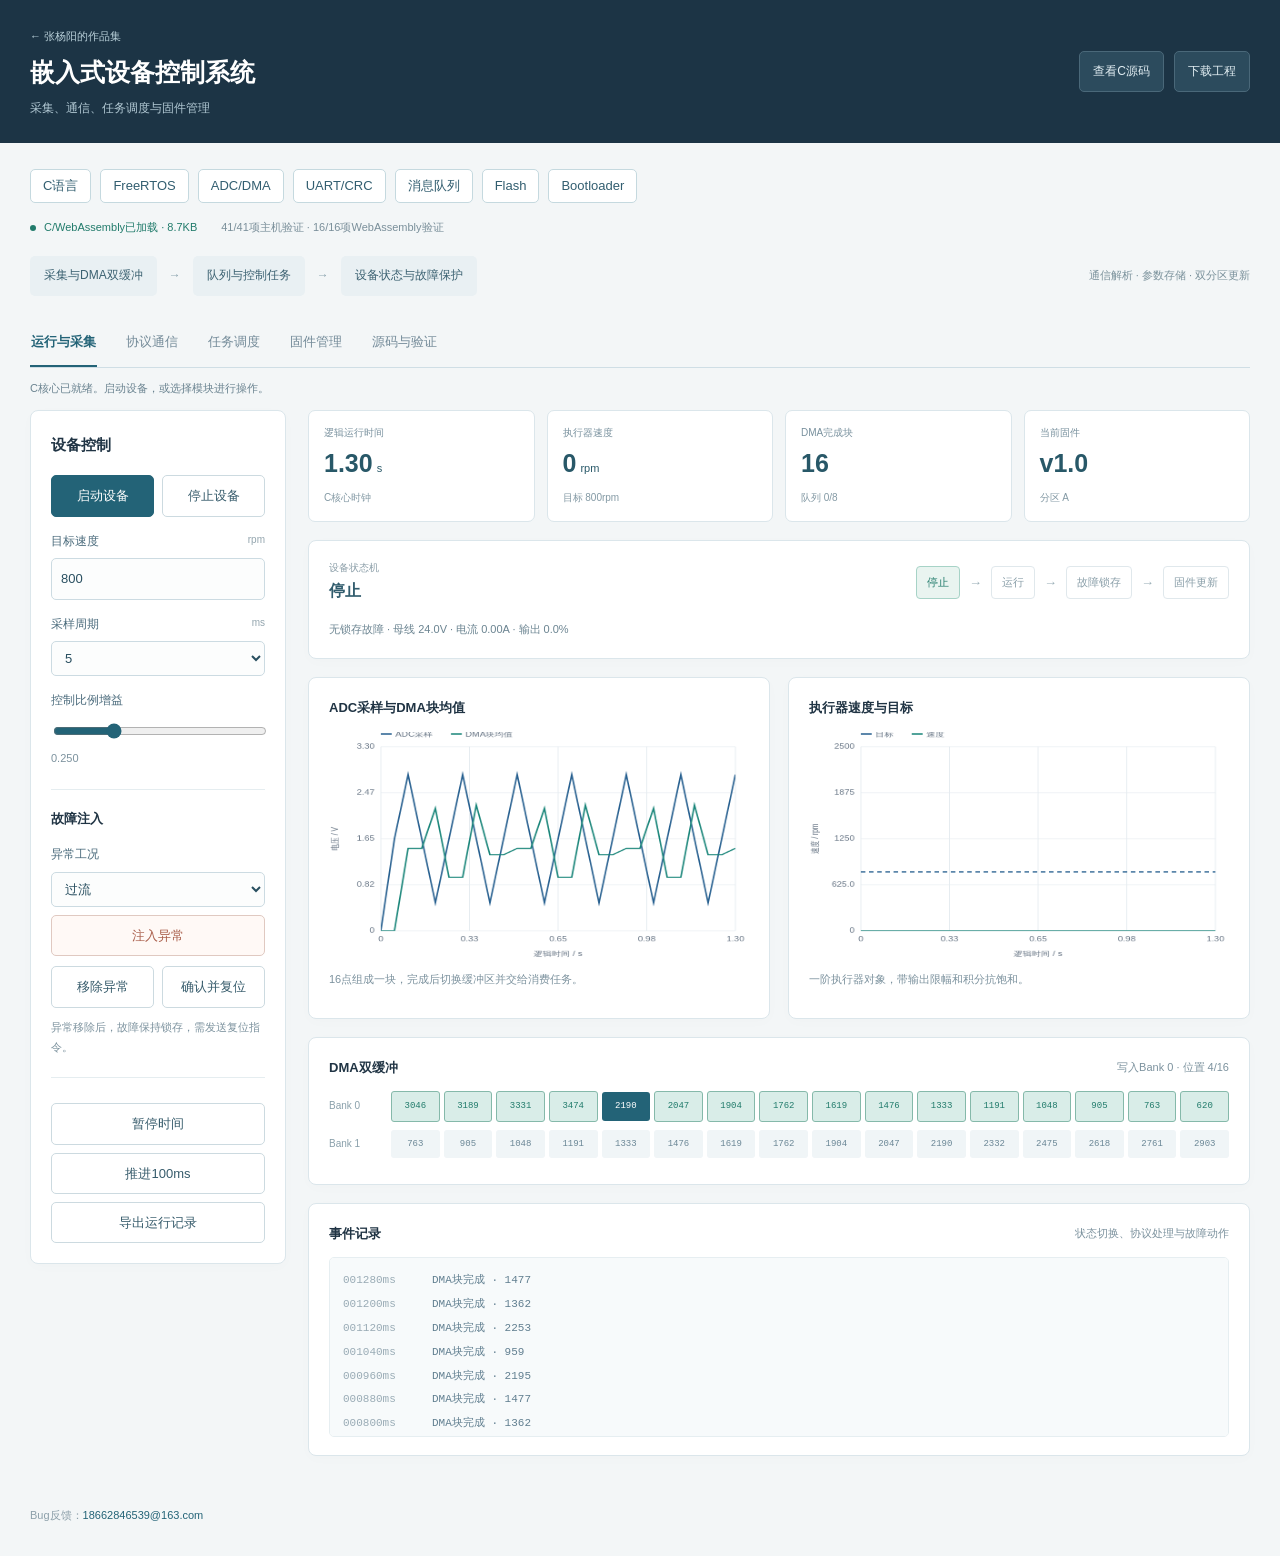
==== projects/embedded/index.html @ 8beb9b8b "Add embedded device control project with C and FreeRTOS verification" ====
<!doctype html>
<html lang="zh-CN">
<head>
  <meta charset="utf-8"><meta name="viewport" content="width=device-width,initial-scale=1">
  <title>嵌入式设备控制系统 · 张杨阳</title>
  <meta name="description" content="C固件核心、FreeRTOS任务工程、ADC/DMA采集、UART协议、故障保护、Flash参数存储与Bootloader双分区更新。">
  <link rel="icon" href="../../assets/favicon.svg"><link rel="stylesheet" href="../../assets/portfolio-theme.css?v=20261012b">
  <link rel="stylesheet" href="style.css?v=20261012a">
</head>
<body>
<header class="top"><div class="top-inner"><div><a href="../../index.html">← 张杨阳的作品集</a><h1>嵌入式设备控制系统</h1><p>采集、通信、任务调度与固件管理</p></div><div class="top-actions"><button id="open-source">查看C源码</button><a class="button-link" href="embedded-device-source.zip" download>下载工程</a></div></div></header>
<main>
  <section class="project-overview" aria-label="项目技术栈">
    <div class="tech-stack"><span>C语言</span><span>FreeRTOS</span><span>ADC/DMA</span><span>UART/CRC</span><span>消息队列</span><span>Flash</span><span>Bootloader</span></div>
    <div class="execution"><span id="backend-status" class="execution-state">正在加载C核心…</span><span id="validation-badge">正在加载验证记录…</span></div>
    <div class="architecture"><span>采集与DMA双缓冲</span><b>→</b><span>队列与控制任务</span><b>→</b><span>设备状态与故障保护</span><span class="architecture-side">通信解析 · 参数存储 · 双分区更新</span></div>
  </section>
  <nav class="tabs" aria-label="系统模块">
    <button data-tab="runtime" aria-selected="true">运行与采集</button><button data-tab="protocol">协议通信</button><button data-tab="tasks">任务调度</button><button data-tab="firmware">固件管理</button><button data-tab="source">源码与验证</button>
  </nav>
  <div id="status" class="status" role="status" aria-live="polite">C核心加载后可发送指令。</div>
  <section class="panel" id="runtime-panel">
    <div class="workspace"><aside class="card inspector"><h2>设备控制</h2>
      <div class="button-pair"><button id="start" class="primary">启动设备</button><button id="stop">停止设备</button></div>
      <label for="target">目标速度<span>rpm</span></label><input id="target" type="number" min="0" max="2400" step="100" value="800">
      <label for="sample">采样周期<span>ms</span></label><select id="sample"><option value="1">1</option><option value="2">2</option><option value="5" selected>5</option><option value="10">10</option><option value="20">20</option></select>
      <label for="gain">控制比例增益</label><input id="gain" type="range" min="50" max="800" step="25" value="250"><div class="small" id="gain-value">0.250</div>
      <div class="inspector-section"><h3>故障注入</h3><label for="fault">异常工况</label><select id="fault"><option value="1">过流</option><option value="2">母线欠压</option><option value="4">编码器失联</option><option value="8">控制任务停止喂狗</option></select><button id="inject" class="danger">注入异常</button><div class="button-pair"><button id="remove-fault">移除异常</button><button id="ack-fault">确认并复位</button></div><p class="small">异常移除后，故障保持锁存，需发送复位指令。</p></div>
      <div class="inspector-section"><button id="pause">暂停时间</button><button id="advance">推进100ms</button><button id="export">导出运行记录</button></div>
    </aside><div class="results"><div class="metrics" id="metrics"></div>
      <div class="card state-card"><div><span class="eyebrow">设备状态机</span><strong id="mode-label">等待初始化</strong></div><div class="state-path"><span data-mode="0">停止</span><i>→</i><span data-mode="1">运行</span><i>→</i><span data-mode="2">故障锁存</span><i>→</i><span data-mode="3">固件更新</span></div><p id="fault-label">等待输入</p></div>
      <div class="chart-grid"><article class="card"><h3>ADC采样与DMA块均值</h3><canvas id="adc-chart" aria-label="ADC采集波形"></canvas><p class="small">16点组成一块，完成后切换缓冲区并交给消费任务。</p></article><article class="card"><h3>执行器速度与目标</h3><canvas id="speed-chart" aria-label="执行器速度"></canvas><p class="small">一阶执行器对象，带输出限幅和积分抗饱和。</p></article></div>
      <article class="card"><div class="card-title"><h3>DMA双缓冲</h3><span id="dma-label" class="small"></span></div><div id="dma-banks"></div></article>
      <article class="card"><div class="card-title"><h3>事件记录</h3><span class="small">状态切换、协议处理与故障动作</span></div><div class="event-log" id="events"></div></article>
    </div></div>
  </section>
  <section class="panel" id="protocol-panel" hidden>
    <div class="section-heading"><h2>UART指令协议</h2><p>字节流进入64字节环形缓冲区，经长度检查和CRC16校验后执行命令，并生成应答帧。</p></div>
    <div class="protocol-grid"><article class="card"><h3>指令组装</h3><label for="command">命令</label><select id="command"><option value="2">设置目标速度 · 0x02</option><option value="3">设置采样周期 · 0x03</option><option value="1">启停设备 · 0x01</option><option value="16">保存参数 · 0x10</option><option value="17">故障复位 · 0x11</option></select><label for="command-value">数值</label><input id="command-value" type="number" value="1200" min="0" max="65535"><button id="make-frame">生成指令帧</button><label for="hex-frame">十六进制字节流</label><textarea id="hex-frame" rows="3" spellcheck="false" aria-label="十六进制指令帧"></textarea><div class="button-pair"><button id="send-frame" class="primary">发送整帧</button><button id="split-frame">分两段发送</button></div><div class="button-pair"><button id="corrupt-frame">破坏CRC后发送</button><button id="overflow-frame">注入接收溢出</button></div></article>
    <div><article class="card"><h3>帧结构</h3><div class="frame-schema"><span>AA 55<small>帧头</small></span><span>SEQ<small>序号</small></span><span>CMD<small>命令</small></span><span>LEN<small>载荷长度</small></span><span>DATA<small>小端载荷</small></span><span>CRC16<small>低字节在前</small></span></div><p class="small">CRC16/MODBUS：初值0xFFFF，多项式0xA001；覆盖帧头到载荷。</p></article><article class="card"><h3>解析与应答</h3><div id="protocol-metrics" class="compact-metrics"></div><pre id="reply">尚未接收指令</pre><p id="reply-status" class="small"></p></article><article class="card"><h3>处理记录</h3><div id="protocol-events" class="event-log"></div></article></div></div>
  </section>
  <section class="panel" id="tasks-panel" hidden>
    <div class="section-heading"><h2>周期任务与数据交互</h2><p>采集、控制、通信和健康监测分别调度，采集与消费通过有界队列交互。</p></div>
    <div class="chart-grid"><article class="card"><h3>任务运行记录</h3><canvas id="task-chart" aria-label="周期任务时间线"></canvas><p class="small">横轴为C核心的逻辑时间，标记来自实际任务调用记录。</p></article><article class="card"><h3>周期与运行次数</h3><div id="task-table"></div><div class="button-pair"><button id="queue-overflow">注入采集队列溢出</button><button id="watchdog-test">停止控制任务</button></div><p id="queue-label" class="small"></p></article></div>
    <article class="card"><h3>FreeRTOS任务工程</h3><p>使用官方内核V11.2.0，创建采集、控制、通信和健康任务；使用消息队列传递样本，互斥锁保护共享核心。下方记录来自Windows主机端口运行。</p><pre id="rtos-results">正在读取验证记录…</pre><p class="small">浏览器任务视图使用确定性调度；FreeRTOS内核任务由独立C工程执行。主机端口用于逻辑验证，时间不作为板端实时性能指标。</p></article>
  </section>
  <section class="panel" id="firmware-panel" hidden>
    <div class="section-heading"><h2>Flash参数与双分区更新</h2><p>参数记录和镜像分别校验。新镜像写入非活动分区，试启动通过健康检查后确认；中断写入或未确认启动保留已确认版本。</p></div>
    <div class="protocol-grid"><article class="card"><h3>参数记录</h3><div id="nv-summary"></div><button id="save-params" class="primary">保存当前参数</button><button id="power-cycle">模拟重新上电</button><button id="corrupt-nv">破坏参数校验后上电</button><p class="small">浏览器本地保存存储镜像，刷新后保留已保存参数和已确认固件。</p></article><div><article class="card"><h3>双分区Bootloader</h3><div id="flash-slots" class="flash-slots"></div><div class="upgrade-state"><strong id="upgrade-label">等待镜像</strong><span id="upgrade-percent">0%</span></div><progress id="upgrade-progress" max="1000" value="0"></progress><div class="button-pair"><button id="upgrade" class="primary">写入v1.1示例镜像</button><button id="bad-upgrade">写入损坏镜像</button></div><div class="button-pair"><button id="interrupt-upgrade">写入期间模拟掉电</button><button id="reboot-upgrade">重启并校验新版本</button></div><button id="reset-storage">恢复出厂存储</button><p class="small">Flash为C实现的双分区模型；示例镜像为8KB测试载荷，用于检查校验、分区切换与回退流程。</p></article><article class="card"><h3>存储与升级事件</h3><div class="event-log" id="firmware-events"></div></article></div></div>
  </section>
  <section class="panel" id="source-panel" hidden>
    <div class="section-heading"><h2>C工程与验证记录</h2><p>浏览器使用device.c编译的WebAssembly模块。相同C核心同时接受本机GCC测试和WebAssembly数值一致性检查。</p></div>
    <div class="source-links"><a href="embedded-device-source.zip" download>下载C工程</a><a href="README.md" target="_blank">查看项目说明</a><a href="validation.json" target="_blank">查看验证数据</a><button id="self-test" class="primary">运行浏览器自检</button></div>
    <div id="live-test-status" class="status">自检在独立实例中执行，保留当前设备状态。</div><div class="card" id="live-tests" hidden></div>
    <article class="card"><div class="card-title"><h3>源码</h3><select id="source-file" aria-label="源码文件"><option value="device.c">device.c · 控制与协议核心</option><option value="device.h">device.h · 接口与状态定义</option><option value="freertos_app.c">freertos_app.c · 任务工程</option><option value="FreeRTOSConfig.h">FreeRTOSConfig.h · 内核配置</option><option value="tests.c">tests.c · 核心测试</option></select></div><pre id="source-code" class="source-code">正在加载…</pre></article>
    <details class="card"><summary>主机测试记录</summary><div id="test-table"></div></details>
    <details class="card"><summary>执行方式与接口范围</summary><p>C核心负责协议解析、缓冲、状态机、保护、存储及升级校验。ADC与执行器输入为逻辑仿真，DMA展示对应双缓冲流程；网页不连接真实MCU。设备接口分离，可在接入板级外设后复用应用逻辑。</p><p>代码与测试提供软件验证记录；FreeRTOS主机端口和浏览器逻辑时间都不替代板端中断与实时性测量。</p></details>
  </section>
</main>
<footer>Bug反馈：<a href="mailto:18662846539@163.com">18662846539@163.com</a></footer>
<script src="../engineering/charts.js"></script><script src="app.js?v=20261012a"></script>
</body></html>
---- assets/portfolio-theme.css ----
/* Shared presentation layer. Computational models and canvas sizing are unchanged. */
:root{--ink:#203444;--muted:#6d7e8b;--line:#dfe7eb;--blue:#236377;--green:#198579;--red:#bd6957;--bg:#f3f6f7;--panel:#fff;--shadow:0 3px 18px #193a4e08;--ui-font:Inter,"Segoe UI","PingFang SC","Microsoft YaHei",sans-serif}
body{font-family:var(--ui-font);color:var(--ink);-webkit-font-smoothing:antialiased}button,input,select,textarea{font-family:var(--ui-font);font-variant-numeric:tabular-nums}button,a,input,select,summary{ -webkit-tap-highlight-color:transparent}button{font-weight:500;transition:background .15s,border-color .15s}button:disabled{cursor:wait}a,button,input,select,summary{outline-offset:3px}input[type=checkbox],input[type=range]{accent-color:#236377}summary{cursor:pointer}::selection{background:#cae7e9}

/* Portfolio index */
.portfolio-page{background:#f3f6f7}.portfolio-page main{width:min(1180px,100%);padding:44px 36px}.portfolio-page .page-header{align-items:center;gap:32px;padding:0 0 28px;border-color:#cedadd}.portfolio-page .page-header:before{content:"";height:48px;width:4px;flex:none;background:#236377}.portfolio-page .page-header>div{flex:1}.portfolio-page h1{font-size:30px;letter-spacing:-.03em;font-weight:650}.portfolio-page .page-header p{font-size:14px;color:#647986;max-width:780px}.portfolio-page .copy-link{border-color:#236377;color:#236377;border-radius:6px;font-size:12px;padding:10px 15px}.portfolio-page .note{margin:20px 0 26px;font-size:12px}.portfolio-page .works{display:grid;grid-template-columns:1fr 1fr;gap:20px}.portfolio-page .work{background:#fff;border:1px solid #dde6e9;border-radius:9px;padding:24px 26px;display:flex;flex-direction:column;box-shadow:0 2px 10px #193a4e03}.portfolio-page .work:hover{border-color:#b7cdd3}.work-category{font-size:10px;font-weight:600;color:#236377;letter-spacing:.13em;margin:0 0 17px}.portfolio-page .work h2{font-size:19px;line-height:1.55;margin-bottom:12px;max-width:460px}.portfolio-page .work p{font-size:13px;color:#455e6c;line-height:1.8;margin-bottom:12px}.portfolio-page .work ul{font-size:12px;line-height:1.9;color:#71828d;padding-left:16px;margin-bottom:24px}.portfolio-page .open-link{border-top:1px solid #edf1f3;padding-top:15px;margin-top:auto;font-size:12px;font-weight:600}.portfolio-page footer{margin-top:16px;font-size:11px;color:#80909a}

/* Engineering chrome */
.engineering-page .top{max-width:none;background:#1c3445;color:#fff;padding:22px max(28px,calc((100vw - 1376px)/2));border-bottom:1px solid #284858}.engineering-page .top a{color:#acc6d1;font-size:11px}.engineering-page .top h1{font-size:24px;font-weight:600;letter-spacing:-.015em;margin:7px 0}.engineering-page .top p{color:#aec0cc;font-size:12px}.engineering-page .top-actions button{color:#e0ebef;border-color:#4b6473;background:#294858;font-size:12px;border-radius:6px;padding:9px 14px}.engineering-page .top-actions button:hover{background:#355969}.engineering-page .tabs{border-top:0;background:#fff;gap:28px}.engineering-page .tabs button{font-size:13px;padding:15px 0;color:#718490}.engineering-page .tabs button[aria-selected=true]{color:#236377;border-color:#236377}.engineering-page main{padding-top:9px}.engineering-page .project-heading{padding:17px 0 24px;max-width:1000px}.engineering-page .project-heading>span{font-size:10px;letter-spacing:.1em;color:#688995}.engineering-page .project-heading h2{font-size:22px;font-weight:600;letter-spacing:-.02em;margin:8px 0}.engineering-page .project-heading p{font-size:12px;line-height:1.9;color:#6c818d;max-width:930px}.engineering-page .workspace{grid-template-columns:290px minmax(0,1fr);gap:24px}.engineering-page aside{border-radius:8px;padding:18px;background:#fff;box-shadow:var(--shadow)}.engineering-page legend{font-size:12px;letter-spacing:.02em}.engineering-page .fields{gap:15px 12px}.engineering-page label{font-size:12px;line-height:1.5}.engineering-page input,.engineering-page select{height:37px;border-radius:5px;border-color:#d1dfe5;font-size:13px;color:#243e4d;background:#fcfdfd;box-shadow:0 1px 2px #193a4e02;padding:6px 9px}.engineering-page input:focus,.engineering-page select:focus{border-color:#478894;background:#fff}.engineering-page .side-note{font-size:11px;line-height:1.8;padding-top:14px;border-top:1px solid #e8edef;color:#80919b}.engineering-page .metric{border-radius:7px;padding:15px 17px;box-shadow:0 2px 8px #193a4e02}.engineering-page .metric small{font-size:11px}.engineering-page .metric strong{font-family:var(--ui-font);font-size:27px;font-weight:600;letter-spacing:-.03em;color:#254b5b;line-height:1.35}.engineering-page .metric em{font-size:10px;line-height:1.7}.engineering-page .comparison{background:#eaf3f2;border-color:#3d958c;font-size:11px;line-height:1.9;border-radius:0 5px 5px 0;padding:12px 16px}.engineering-page .chart-card{border-radius:8px;padding:19px 20px;box-shadow:0 2px 12px #193a4e02}.engineering-page .chart-card h3{font-size:13px;font-weight:600;letter-spacing:.01em}.engineering-page .chart-card p{font-size:11px;line-height:1.8;color:#7b8d98}.engineering-page .chart-heading{align-items:start;padding-bottom:10px;border-bottom:1px solid #edf1f3;margin-bottom:14px}.engineering-page .chart-heading h3{margin:0}.engineering-page .scene{border-radius:5px;border-color:#e6edef}.engineering-page .chart-heading button{border-color:#d5e1e6;background:#fcfdfd;color:#68818f;font-size:10px}.engineering-page table{font-size:11px}.engineering-page th,.engineering-page td{padding:9px 8px;border-color:#edf1f3}.engineering-page th{font-size:10px;font-weight:500;color:#728591;background:#f3f7f8}.engineering-page tbody tr:hover{background:#f8fbfc}.engineering-page .status{font-size:11px;color:#7a8e9b}.engineering-page .method-grid article{border-radius:8px;box-shadow:var(--shadow)}

/* Parameter inspector: choose one property group at a time. */
.parameter-caption{display:flex;align-items:center;justify-content:space-between;margin:0 0 12px;color:#284a5b;font-size:12px;font-weight:600}.parameter-caption span{font-size:9px;letter-spacing:.12em;color:#91a2ac;font-weight:400}.parameter-tabs{display:flex;flex-wrap:wrap;gap:0;border-bottom:1px solid #dce6e9;margin:0 0 18px;padding:0;overflow:hidden}.parameter-tabs button{flex:1;min-width:70px;border:0;border-bottom:2px solid transparent;border-radius:0;background:white;font-size:11px;line-height:1.5;color:#82949e;padding:9px 4px 10px;font-weight:400}.parameter-tabs button[aria-selected=true]{color:#236377;border-color:#236377;font-weight:600}.parameter-tabs button:hover{background:#f7fafb}.parameter-section{border:0!important;margin:0 0 16px!important;padding:0!important}.parameter-section>legend{position:absolute!important;width:1px;height:1px;overflow:hidden;clip-path:inset(50%);padding:0!important;margin:0!important}.param-name{display:flex;align-items:baseline;justify-content:space-between;gap:6px}.param-unit{color:#9aa9b2;font-size:10px;white-space:nowrap}.parameter-actions{border-top:1px solid #e7eef1;padding-top:16px;margin-top:18px}.parameter-actions .buttons,.parameter-actions .button-row{gap:8px}.parameter-actions button{font-size:12px;padding:9px 10px;border-color:#d0dfe4;border-radius:5px;background:white;color:#456677;font-weight:500}.parameter-actions button.primary,.parameter-actions button:first-child{background:#236377;color:#fff;border-color:#236377}.parameter-actions .buttons{display:grid;grid-template-columns:1fr!important}.parameter-actions .buttons>button:first-child{font-size:12px}.parameter-tools{margin-top:9px;border:0}.parameter-tools>summary{font-size:11px;color:#7d919d;padding:6px 1px}.parameter-tools .buttons{margin-top:8px;grid-template-columns:1fr 1fr!important}.parameter-tools button:first-child{background:white;color:#456677;border-color:#d0dfe4}.parameter-tools button{font-size:11px;padding:8px}.input-help{font-size:10px;line-height:1.7;color:#8698a2;margin:0 0 15px}.parameter-actions~.side-note{margin-top:0}

/* Legacy work viewers and matching demo controls. */
.viewer-page{background:#f3f6f7}.viewer-page .viewer-header{background:#1c3445;color:#b5cbd4;height:58px}.viewer-page .viewer-header>span{font-size:10px}.viewer-page .intro{padding:28px 0;gap:42px}.viewer-page .label{color:#6c909c;font-size:10px}.viewer-page h1{font-size:25px;font-weight:600;letter-spacing:-.02em}.viewer-page .intro p{font-size:12px;line-height:1.9}.viewer-page .details-line{font-size:11px;color:#78909d}.viewer-page .guide{border-color:#dce6ea;font-size:12px;line-height:1.9}.viewer-page .guide-title{color:#236377;font-size:12px}.viewer-page .demo-toolbar{background:white;border-color:#dbe5e9;font-size:11px;padding:9px 15px;border-radius:8px 8px 0 0}.viewer-page .demo-stage{border-color:#dbe5e9;box-shadow:var(--shadow);border-radius:0 0 8px 8px;overflow:hidden}.viewer-page .other-works{font-size:11px}.viewer-page .other-works a{color:#236377;border-color:#adc9d0}
.prism-demo{background:#f3f6f7;font-size:13px}.prism-demo .app{gap:16px;padding:16px;grid-template-columns:340px minmax(560px,1fr)}.prism-demo aside,.prism-demo main{border-radius:8px;border-color:#dfe8ec;box-shadow:var(--shadow)}.prism-demo aside{padding:19px}.prism-demo h1{font-size:18px;font-weight:600;color:#284a5b;line-height:1.6;margin-bottom:20px}.prism-demo .row{grid-template-columns:145px minmax(0,1fr);gap:10px;margin:11px 0;font-size:12px}.prism-demo fieldset{border-color:#dfe8ec;border-radius:6px}.prism-demo legend{font-size:12px;font-weight:600}.prism-demo input,.prism-demo select{font-size:12px;border-color:#d1dfe5;padding:7px;border-radius:5px;background:#fcfdfd}.prism-demo button{font-size:12px;font-weight:500;background:#236377}.prism-demo button.secondary{background:#eaf3f2;color:#277f77;border:1px solid #bbd9d5}.prism-demo button.tertiary{background:white;color:#456677;border:1px solid #d0dfe4}.prism-demo .plot,.prism-demo .detail-plot,.prism-demo .wide-plot{border-color:#e5ecef;border-radius:6px}.prism-demo .status{font-size:11px;line-height:1.8;border-top:1px solid #e7eef1;padding-top:12px}.prism-demo .parameter-tabs button{background:white;color:#81959f;font-size:11px}.prism-demo .parameter-tabs button[aria-selected=true]{color:#236377}.prism-demo .parameter-actions .button-row{grid-template-columns:1fr 1fr}.prism-demo #runBtn{grid-column:1/-1}
.coude-demo{background:#f3f6f7;font-size:12px;padding:20px;color:#284a5b}.coude-demo h1{font-size:21px;font-weight:600;margin-bottom:20px}.coude-demo h2{font-size:14px;font-weight:600;line-height:1.8;padding-bottom:9px;border-bottom:1px solid #edf1f3;margin-bottom:14px}.coude-demo .layout,.coude-demo .plots,.coude-demo .subgrid{gap:16px}.coude-demo .panel{padding:18px;border-radius:8px;border-color:#dfe8ec;box-shadow:var(--shadow)}.coude-demo button,.coude-demo select,.coude-demo input{border-color:#d1dfe5;border-radius:5px;padding:7px 10px;font-size:12px;color:#284a5b}.coude-demo .primary,.coude-demo .tab.active{background:#236377;border-color:#236377;color:white}.coude-demo .green{background:#eaf3f2;border-color:#bbd9d5;color:#277f77}.coude-demo .danger{background:#fff7f4;color:#aa6758;border-color:#e5cec5}.coude-demo .stat{background:#f5f8f9;border-color:#e6edf0;padding:10px;font-size:11px}.coude-demo .stat b{font-size:18px;font-weight:600;color:#254b5b;font-variant-numeric:tabular-nums}.coude-demo th{background:#f2f6f8;color:#768e9a;font-weight:500}.coude-demo td,.coude-demo th{border-color:#e5edef;padding:6px}.coude-demo .controls{gap:10px}.coude-demo canvas,.coude-demo iframe,.coude-demo .scroll{border-color:#dfe8ec}.coude-demo .small,.coude-demo .hint{font-size:11px;line-height:1.8;color:#80929c}.coude-demo .matrixInput{padding:3px;width:62px}.coude-demo .stats{grid-template-columns:repeat(4,minmax(0,1fr))}.coude-demo .controls label{flex-wrap:wrap;max-width:100%}.coude-demo .controls input{max-width:165px}
.tracking-demo #ui-panel,.tracking-demo #trackingViews{background:#fffffff5;border:1px solid #d8e3e8;box-shadow:0 6px 24px #0a1d2d24;border-radius:8px}.tracking-demo #ui-panel{padding:18px}.tracking-demo h3{color:#284a5b;border-color:#dce6ea;text-align:left;font-size:18px;font-weight:600;padding-bottom:15px}.tracking-demo .slider-group label{font-size:12px;font-weight:500;color:#708692}.tracking-demo .slider-group span,.tracking-demo .data-value{font-size:13px;font-weight:500;color:#236377}.tracking-demo .toggle-btn{background:#236377;border-radius:5px;font-size:13px;font-weight:500;padding:11px}.tracking-demo .toggle-btn.active{background:#198579}.tracking-demo .data-group p{font-size:12px;color:#708692}.tracking-demo .config-title{color:#236377;font-weight:500}.tracking-demo #shoulderDetails{border-color:#dfe8ec;background:#f6f9fa}.tracking-demo #shoulderDetails>summary{font-size:12px;font-weight:500;padding:11px}.tracking-demo #trackingViewsHeader{color:#284a5b;border-color:#dfe8ec;font-size:12px;font-weight:600;padding:11px 14px}.tracking-demo .compact-row input,.tracking-demo .compact-row select{border:1px solid #d1dfe5;border-radius:4px;padding:4px;font-size:11px;color:#284a5b}.tracking-demo .camera-view-title{font-size:11px;font-weight:500}.tracking-demo .derived-box{border-color:#71a4af;background:#eaf3f5}.tracking-demo #instructions{background:#1c3445d9;font-size:11px;color:#bfd4de;border:1px solid #365567}
[hidden]{display:none!important}
.parameter-notes{padding-top:14px;margin-top:14px;border-top:1px solid #e8edef}.parameter-notes summary{font-size:11px;color:#82959f}.engineering-page .parameter-notes .side-note{border:0;padding-top:5px}.technical-details>summary{font-size:13px;font-weight:600;color:#395b6e;list-style-position:inside}.technical-details[open]>summary{padding-bottom:16px}.technical-details[open]>*:not(summary){margin-top:8px}
.mobile-inspector>summary{display:none}@media(max-width:720px){.mobile-inspector>summary{display:list-item;font-size:12px;color:#236377;font-weight:600}.mobile-inspector[open]>summary{padding-bottom:20px}.tracking-demo #ui-panel{max-height:calc(100vh - 260px)}.tracking-demo #trackingViews{top:auto;bottom:12px}.tracking-demo .tracking-canvas{height:120px}.tracking-demo #instructions{display:none}}
.calibration-settings{margin:14px 0;padding:11px 0;border-top:1px solid #e5edef}.calibration-settings>summary{font-size:11px;color:#7a939f}.calibration-settings[open]>.controls{display:grid;grid-template-columns:1fr 1fr;gap:12px;margin-top:16px}.calibration-settings .controls label{display:flex;flex-direction:column;align-items:start;font-size:11px;gap:6px}.calibration-settings .controls input{width:100%;max-width:100%}.coude-demo .calibration-actions{display:grid;grid-template-columns:1fr 1fr;gap:8px;margin:15px 0}.coude-demo .calibration-actions #scanBtn{grid-column:1/-1}.coude-demo .calibration-actions #stopBtn{grid-row:2}.coude-demo #scanPreset{max-width:100%;width:100%}
@media(max-width:1100px){.engineering-page .workspace{grid-template-columns:264px minmax(0,1fr)}.prism-demo .app{grid-template-columns:1fr}.engineering-page .metric strong{font-size:25px}.portfolio-page .work{padding:22px}}
@media(max-width:720px){.portfolio-page main{padding:26px 20px}.portfolio-page .page-header{display:block}.portfolio-page .page-header:before{display:none}.portfolio-page h1{font-size:24px}.portfolio-page .works{grid-template-columns:1fr;gap:16px}.portfolio-page .work{padding:22px}.engineering-page .top{padding:19px 20px}.engineering-page .top h1{font-size:21px}.engineering-page .workspace{grid-template-columns:1fr}.engineering-page .tabs{gap:0 20px}.engineering-page aside{padding:18px}.engineering-page .project-heading h2{font-size:19px}.engineering-page .chart-card{padding:16px}.engineering-page .chart-heading{display:flex;flex-wrap:wrap}.engineering-page .chart-heading label{margin:0}.engineering-page .metric strong{font-size:24px}.engineering-page .chart-card p{font-size:10px}.parameter-tabs button{font-size:12px}.parameter-tools .buttons{grid-template-columns:1fr 1fr!important}.coude-demo{padding:12px}.coude-demo .panel{padding:13px}.coude-demo .stats{grid-template-columns:1fr 1fr}.coude-demo .stat.status{grid-column:1/-1}.tracking-demo #ui-panel{width:min(350px,calc(100vw - 32px));left:16px;top:16px}.tracking-demo #trackingViews{width:min(480px,calc(100vw - 32px));right:16px;top:16px}.prism-demo .app{padding:10px}.prism-demo .row{grid-template-columns:145px minmax(0,1fr)}}
@media(prefers-reduced-motion:reduce){*{transition:none!important}}
@media print{.engineering-page .top{background:white;color:#203444}.engineering-page .top p{color:#6d7e8b}.parameter-tabs,.parameter-actions{display:none}.portfolio-page .works{grid-template-columns:1fr}.portfolio-page .work{break-inside:avoid}}
---- projects/embedded/style.css ----
*{box-sizing:border-box}body{margin:0;background:#f3f6f7;color:#203444;font:13px/1.8 "Segoe UI","Microsoft YaHei",sans-serif}button,input,select,textarea{font:inherit}button,a{touch-action:manipulation}button{cursor:pointer;padding:8px 12px;border:1px solid #ccdae0;border-radius:5px;color:#365b6b;background:#fff}button:hover{background:#edf5f6;border-color:#8eafb9}button:disabled{cursor:wait;opacity:.55}button.primary,.button-link{background:#236377;color:#fff;border-color:#236377}.danger{color:#aa5f4c;border-color:#e0c9c1;background:#fff9f6}a{color:#236377;text-decoration:none}a:hover{text-decoration:underline}[hidden]{display:none!important}.top{background:#1c3445;color:#fff}.top-inner{max-width:1280px;margin:auto;padding:24px 30px;display:flex;justify-content:space-between;gap:22px;align-items:center}.top a{color:#bad1da;font-size:11px}.top h1{font-size:25px;font-weight:600;line-height:1.45;margin:7px 0}.top p{margin:0;color:#b2c9d4;font-size:12px}.top-actions{display:flex;gap:10px;align-items:center}.top-actions button,.top-actions .button-link{padding:9px 13px;background:#2c4b5d;border:1px solid #4a6879;border-radius:5px;font-size:12px;color:#e1edf2;white-space:nowrap}main{max-width:1280px;margin:auto;padding:26px 30px 20px}.project-overview{padding-bottom:22px}.tech-stack{display:flex;flex-wrap:wrap;gap:9px;margin-bottom:15px}.tech-stack span{border:1px solid #c5d9df;border-radius:5px;background:#fff;padding:4px 12px;color:#325e70;font-size:13px;font-weight:500}.execution{display:flex;gap:24px;font-size:11px;color:#7a8f9a;margin-bottom:19px}.execution-state{color:#217b6b}.execution-state:before{content:"";display:inline-block;width:6px;height:6px;border-radius:50%;background:currentColor;margin-right:8px}.architecture{display:flex;gap:12px;align-items:center;flex-wrap:wrap;font-size:12px;color:#3b6171}.architecture>span:not(.architecture-side){background:#e9f0f3;border-radius:5px;padding:9px 14px}.architecture b{font-weight:400;color:#8ca4af}.architecture-side{margin-left:auto;font-size:11px;color:#7a919b}.tabs{display:flex;gap:28px;border-bottom:1px solid #cfdee5;overflow:auto}.tabs button{border:0;border-radius:0;border-bottom:2px solid transparent;background:none;padding:12px 1px;white-space:nowrap;color:#748b99;font-size:13px}.tabs button[aria-selected=true]{border-color:#236377;color:#236377;font-weight:600}.status{font-size:11px;color:#6a8390;min-height:38px;padding:11px 0}.status.error{color:#aa5b4c}.workspace{display:grid;grid-template-columns:256px minmax(0,1fr);gap:22px}.card{background:white;border:1px solid #dbe6eb;border-radius:8px;padding:18px 20px;margin-bottom:18px;box-shadow:0 3px 14px #193a4e04;min-width:0}.card h2{font-size:15px;font-weight:600;margin:0 0 17px}.card h3{font-size:13px;font-weight:600;margin:0 0 13px}.card p{font-size:12px;margin:10px 0;color:#6b8491}.card .small,.small{font-size:11px;color:#7c929e;line-height:1.8}.inspector{align-self:start;padding:20px}.inspector label,.protocol-grid label{display:flex;justify-content:space-between;font-size:12px;color:#4c6c7d;margin:14px 0 6px}.inspector label span{font-size:10px;color:#92a4ad}input,select,textarea{border:1px solid #ccdbe2;border-radius:5px;background:#fcfdfd;color:#294f60;padding:8px 9px;width:100%;min-width:0}input[type=range]{padding:0;border:0;height:22px;accent-color:#236377}textarea{font:12px/1.8 Consolas,monospace;resize:vertical}input:focus,select:focus,textarea:focus{outline:1px solid #4a8b98;border-color:#4a8b98}.button-pair{display:grid;grid-template-columns:1fr 1fr;gap:8px;margin:10px 0}.inspector>button,.inspector-section>button{width:100%;margin-top:8px}.inspector-section{border-top:1px solid #e5edf0;padding-top:17px;margin-top:20px}.inspector-section h3{margin-bottom:8px}.metrics{display:grid;grid-template-columns:repeat(4,1fr);gap:12px;margin-bottom:18px}.metric{background:#fff;border:1px solid #dbe6eb;border-radius:7px;padding:13px 15px}.metric small{display:block;font-size:10px;color:#79919e}.metric strong{display:block;font-size:25px;line-height:1.7;color:#285868;font-weight:600;font-variant-numeric:tabular-nums}.metric strong span{font-size:11px;font-weight:400;margin-left:4px}.metric em{font-size:10px;font-style:normal;color:#8399a4}.state-card{display:flex;gap:14px;align-items:center;flex-wrap:wrap}.eyebrow{display:block;font-size:10px;color:#8b9ea8}.state-card strong{font-size:16px;color:#315c6d;font-weight:600}.state-path{display:flex;align-items:center;gap:9px;margin-left:auto}.state-path span{padding:6px 10px;border-radius:4px;border:1px solid #e0e8ec;font-size:11px;color:#8a9fa9}.state-path span.active{color:#217b6b;background:#e9f4f0;border-color:#a7d3c7}.state-path span.active[data-mode="2"]{color:#ab634e;background:#fff0e9;border-color:#e8c9bc}.state-path i{font-style:normal;color:#9bafb8}.state-card p{width:100%;margin:0;font-size:11px}.chart-grid{display:grid;grid-template-columns:1fr 1fr;gap:18px}.chart-grid canvas{display:block;width:100%;height:228px}.chart-grid .card{margin-bottom:18px}.card-title{display:flex;align-items:center;justify-content:space-between;gap:16px;margin-bottom:12px}.card-title h3{margin:0}.dma-row{display:grid;grid-template-columns:58px repeat(16,minmax(0,1fr));gap:4px;margin:8px 0;align-items:center}.dma-row>span{font-size:10px;color:#8aa0ab}.dma-cell{padding:7px 0;text-align:center;background:#f0f5f7;color:#6b8796;font:9px/1.6 Consolas,monospace;border-radius:3px}.dma-cell.writing{background:#d9ede8;color:#217b6b;border:1px solid #85b9aa}.dma-cell.current{background:#236377;color:#fff}.event-log{height:180px;overflow:auto;font:11px/1.8 Consolas,"Microsoft YaHei",monospace;background:#f7fafb;border:1px solid #e6eef1;border-radius:5px;padding:11px 13px}.event-line{display:flex;gap:16px;padding:2px 0;color:#617f90}.event-line time{color:#99abb5;min-width:73px}.event-line.warn{color:#ac644f}.event-line.ok{color:#297c6b}.section-heading{margin:4px 0 22px}.section-heading h2{font-size:20px;font-weight:600;margin:4px 0 8px}.section-heading p{margin:0;max-width:970px;font-size:12px;color:#748c99}.protocol-grid{display:grid;grid-template-columns:310px minmax(0,1fr);gap:22px}.protocol-grid>.card{align-self:start}.protocol-grid>.card>button{display:block;width:100%;margin-top:12px}.frame-schema{display:flex;flex-wrap:wrap;gap:7px}.frame-schema span{flex:1;padding:12px 8px;background:#edf3f6;text-align:center;border-radius:4px;color:#3b6579;font:12px/1.5 Consolas,monospace;min-width:65px}.frame-schema small{display:block;font:10px/1.8 "Microsoft YaHei",sans-serif;color:#8aa0ab;margin-top:4px}.compact-metrics{display:grid;grid-template-columns:repeat(4,1fr);gap:15px}.compact-metrics strong{display:block;font-size:22px;color:#2c6274;font-weight:600}.compact-metrics span{font-size:10px;color:#859ba6}pre{background:#f2f6f8;border:1px solid #e0e9ed;border-radius:5px;padding:14px;overflow:auto;color:#557487;font:11px/1.8 Consolas,"Microsoft YaHei",monospace;white-space:pre-wrap;overflow-wrap:anywhere}.flash-slots{display:grid;grid-template-columns:1fr 1fr;gap:12px}.flash-slot{border:1px solid #dce6eb;border-radius:6px;background:#f7fafb;padding:14px}.flash-slot.active{border-color:#7db5a8;background:#edf6f2}.flash-slot h4{font-size:13px;margin:0 0 6px;font-weight:600}.flash-slot strong{font-size:23px;display:block;color:#356474;font-weight:600}.flash-slot span{font-size:11px;color:#879ba5}.upgrade-state{display:flex;justify-content:space-between;margin:22px 0 8px;font-size:12px;color:#617f90}.upgrade-state strong{font-weight:500}progress{width:100%;height:12px;accent-color:#2c8275}.source-links{display:flex;gap:18px;align-items:center;flex-wrap:wrap;font-size:12px;margin-bottom:7px}.source-links button{margin-left:auto}.source-code{max-height:480px;white-space:pre;tab-size:4;font-size:11px;line-height:1.8}.card-title select{width:auto;max-width:360px}details.card summary{font-size:13px;font-weight:500;color:#406979;cursor:pointer}table{width:100%;border-collapse:collapse;font-size:11px;margin:5px 0 10px}th,td{text-align:left;padding:9px 7px;border-bottom:1px solid #e9eff2}th{font-weight:500;font-size:10px;color:#829aa6;background:#f5f8fa}.pass{color:#268070}.fail{color:#b86b54}footer{max-width:1280px;margin:auto;padding:12px 30px 30px;font-size:11px;color:#8da0aa}.empty{color:#97aab4;padding:10px}.runtime-note{font-size:11px;color:#8299a5}@media(max-width:1000px){.workspace{grid-template-columns:230px minmax(0,1fr)}.metrics{grid-template-columns:repeat(2,1fr)}.state-path{margin-left:0}.dma-cell{font-size:8px}}@media(max-width:760px){main{padding:20px 18px}.top-inner{padding:21px 18px;display:block}.top h1{font-size:22px}.top-actions{margin-top:17px}.tabs{gap:22px}.workspace,.protocol-grid{grid-template-columns:1fr}.inspector{display:grid;grid-template-columns:1fr 1fr;gap:0 12px}.inspector h2,.inspector>.button-pair,.inspector-section{grid-column:1/-1}.inspector label,.inspector>input,.inspector>select{grid-column:1/-1}.chart-grid{grid-template-columns:1fr}.architecture-side{width:100%;margin-left:0}.execution{gap:15px;flex-wrap:wrap}.dma-row{grid-template-columns:36px repeat(8,minmax(0,1fr));row-gap:5px}.dma-row>span{grid-row:span 2}.compact-metrics{grid-template-columns:repeat(2,1fr)}.state-path{flex-wrap:wrap}.card-title{align-items:start;flex-wrap:wrap}.card-title select{max-width:100%;width:100%}.source-links button{margin-left:0}.tech-stack{gap:7px}.tech-stack span{font-size:12px;padding:3px 9px}footer{padding:15px 18px}.event-line{gap:8px}}
td{overflow-wrap:anywhere}
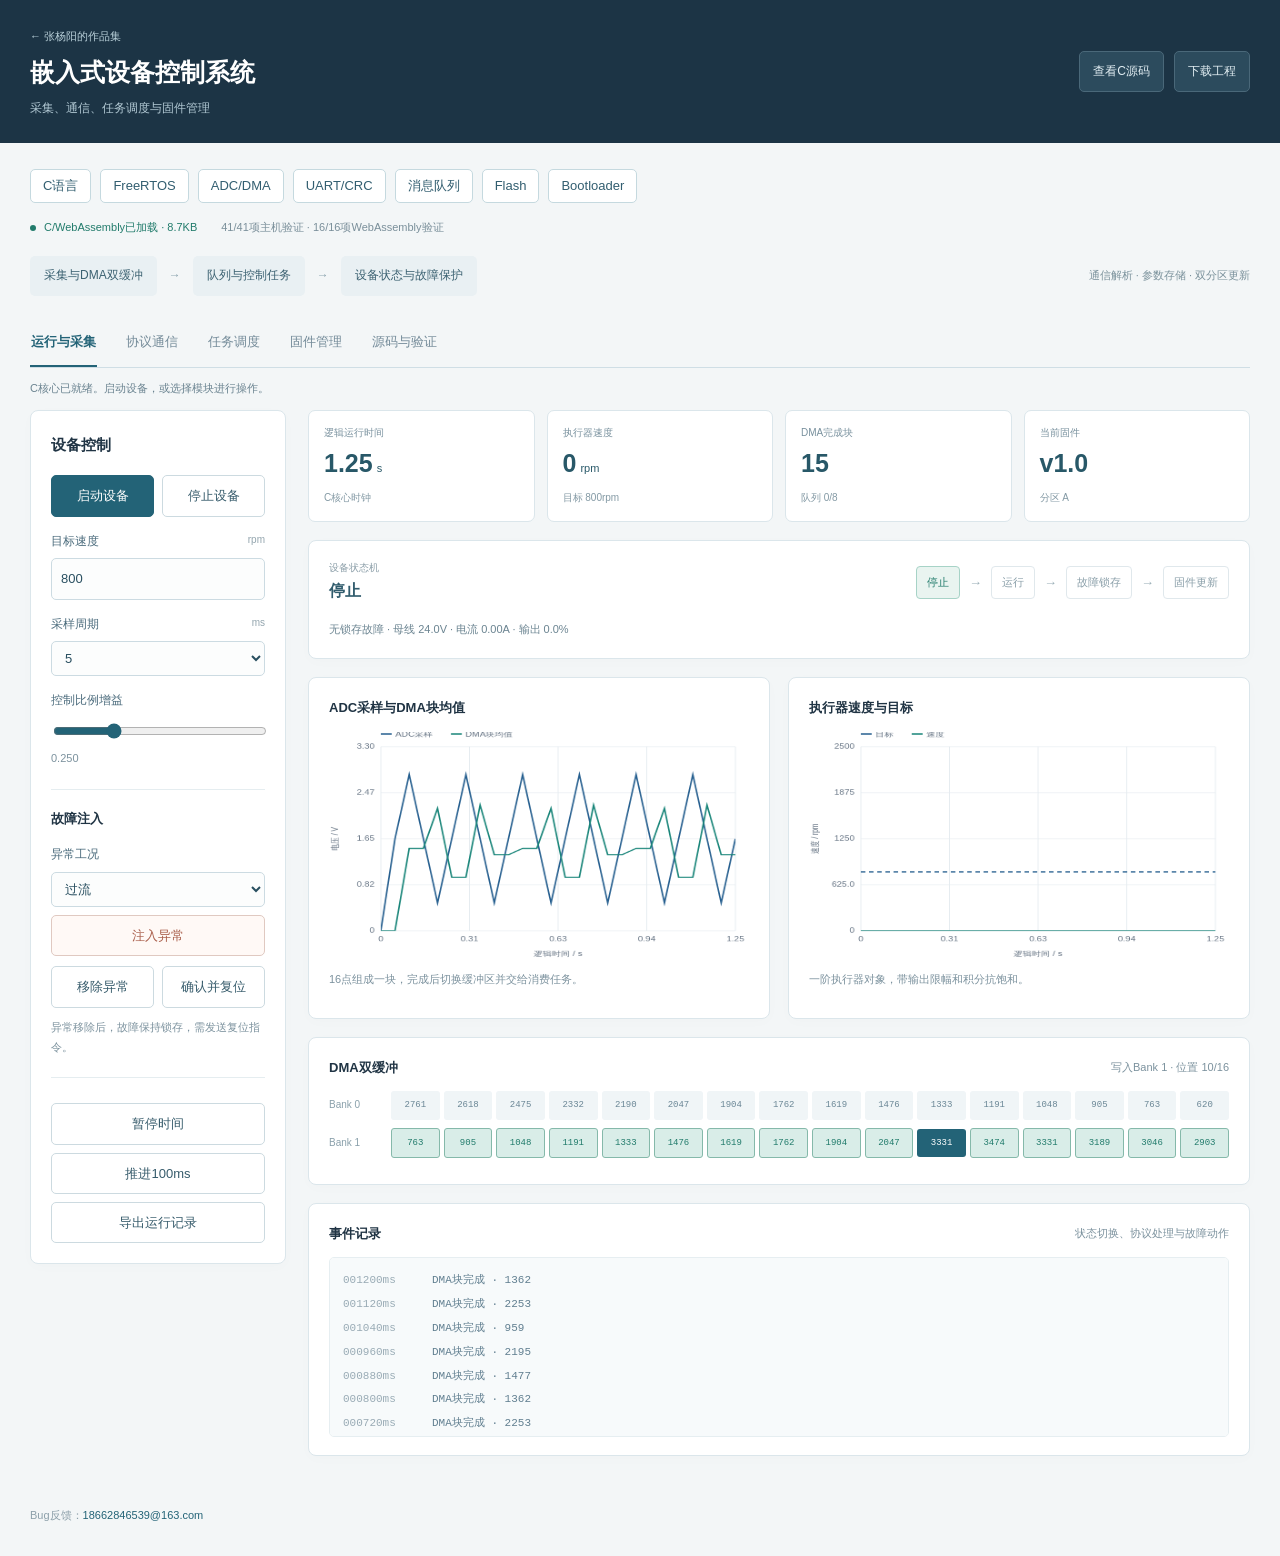
==== commit 90514b78: "Remove project notes link from embedded source view" ====
--- a/projects/embedded/index.html
+++ b/projects/embedded/index.html
@@ -50,7 +50,7 @@
   </section>
   <section class="panel" id="source-panel" hidden>
     <div class="section-heading"><h2>C工程与验证记录</h2><p>浏览器使用device.c编译的WebAssembly模块。相同C核心同时接受本机GCC测试和WebAssembly数值一致性检查。</p></div>
-    <div class="source-links"><a href="embedded-device-source.zip" download>下载C工程</a><a href="README.md" target="_blank">查看项目说明</a><a href="validation.json" target="_blank">查看验证数据</a><button id="self-test" class="primary">运行浏览器自检</button></div>
+    <div class="source-links"><a href="embedded-device-source.zip" download>下载C工程</a><a href="validation.json" target="_blank">查看验证数据</a><button id="self-test" class="primary">运行浏览器自检</button></div>
     <div id="live-test-status" class="status">自检在独立实例中执行，保留当前设备状态。</div><div class="card" id="live-tests" hidden></div>
     <article class="card"><div class="card-title"><h3>源码</h3><select id="source-file" aria-label="源码文件"><option value="device.c">device.c · 控制与协议核心</option><option value="device.h">device.h · 接口与状态定义</option><option value="freertos_app.c">freertos_app.c · 任务工程</option><option value="FreeRTOSConfig.h">FreeRTOSConfig.h · 内核配置</option><option value="tests.c">tests.c · 核心测试</option></select></div><pre id="source-code" class="source-code">正在加载…</pre></article>
     <details class="card"><summary>主机测试记录</summary><div id="test-table"></div></details>
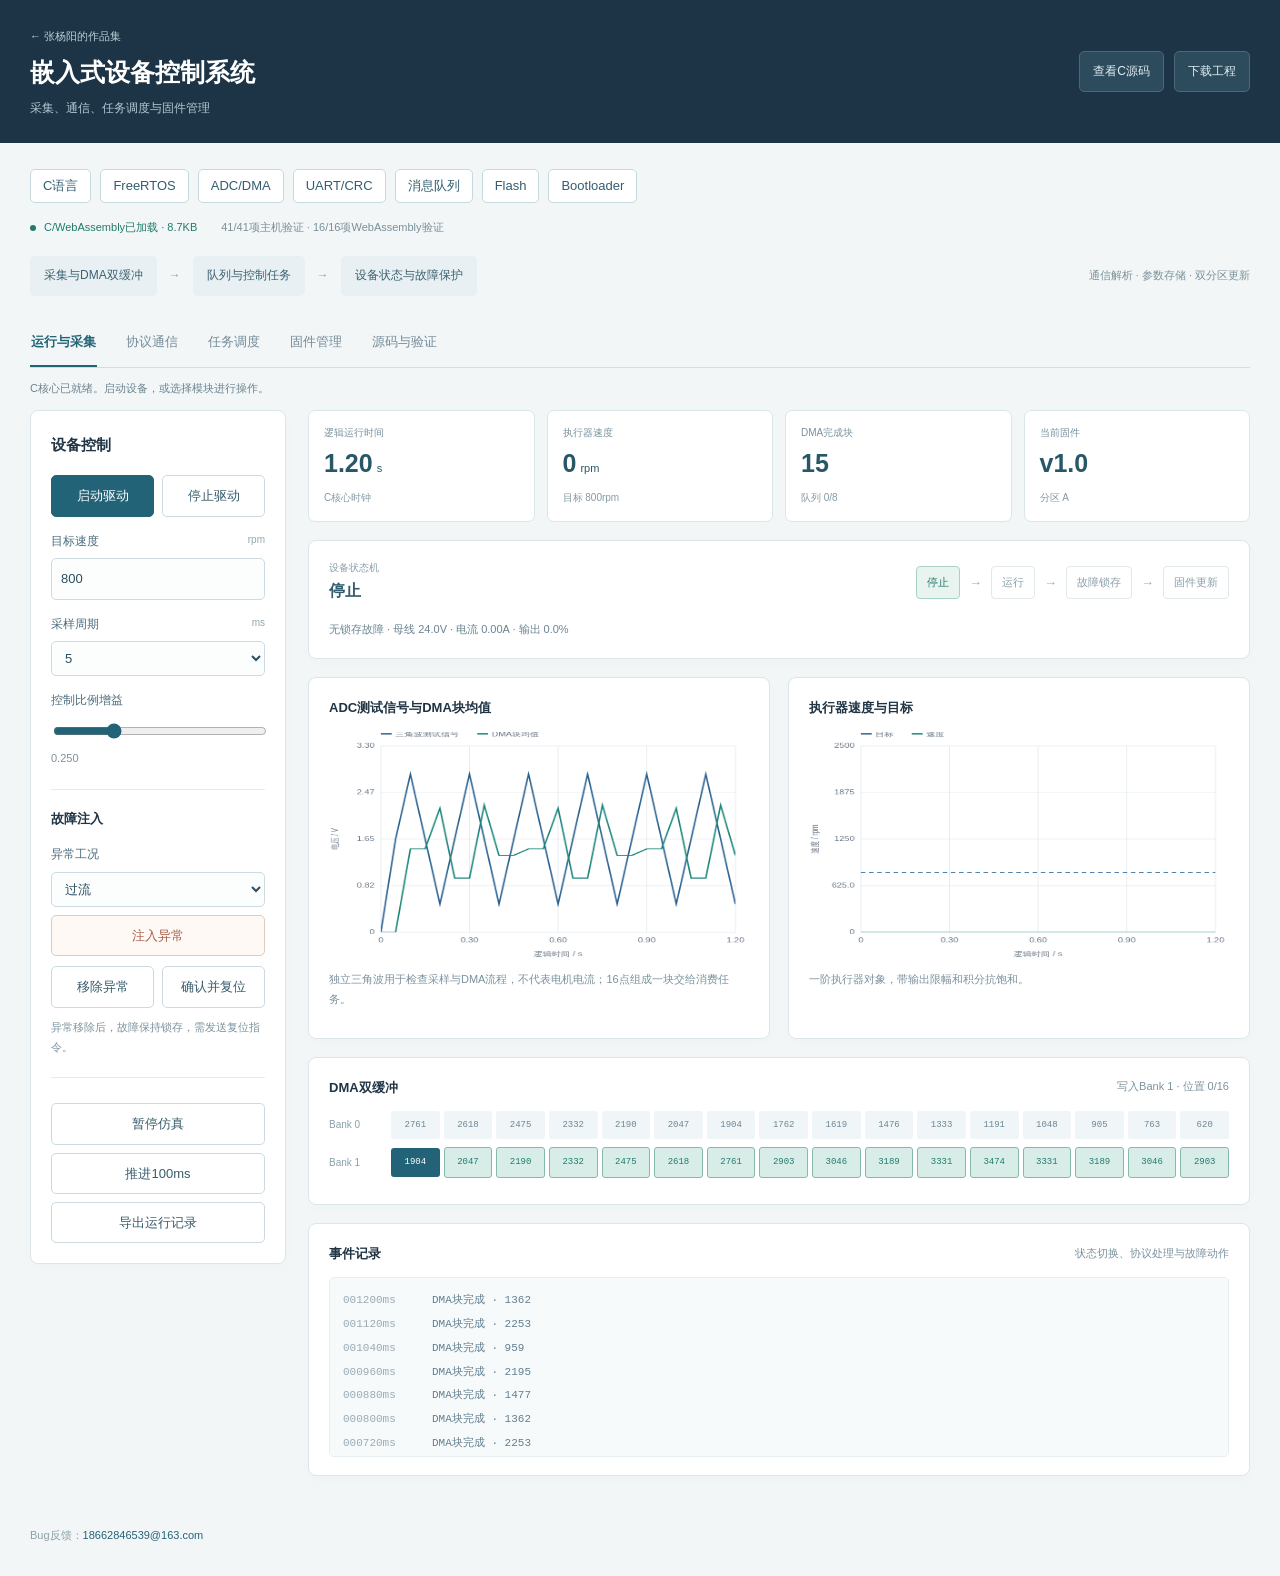
==== commit 5f4d8988: "Clarify independent ADC test source and drive stop controls" ====
--- a/projects/embedded/index.html
+++ b/projects/embedded/index.html
@@ -21,15 +21,15 @@
   <div id="status" class="status" role="status" aria-live="polite">C核心加载后可发送指令。</div>
   <section class="panel" id="runtime-panel">
     <div class="workspace"><aside class="card inspector"><h2>设备控制</h2>
-      <div class="button-pair"><button id="start" class="primary">启动设备</button><button id="stop">停止设备</button></div>
+      <div class="button-pair"><button id="start" class="primary">启动驱动</button><button id="stop">停止驱动</button></div>
       <label for="target">目标速度<span>rpm</span></label><input id="target" type="number" min="0" max="2400" step="100" value="800">
       <label for="sample">采样周期<span>ms</span></label><select id="sample"><option value="1">1</option><option value="2">2</option><option value="5" selected>5</option><option value="10">10</option><option value="20">20</option></select>
       <label for="gain">控制比例增益</label><input id="gain" type="range" min="50" max="800" step="25" value="250"><div class="small" id="gain-value">0.250</div>
       <div class="inspector-section"><h3>故障注入</h3><label for="fault">异常工况</label><select id="fault"><option value="1">过流</option><option value="2">母线欠压</option><option value="4">编码器失联</option><option value="8">控制任务停止喂狗</option></select><button id="inject" class="danger">注入异常</button><div class="button-pair"><button id="remove-fault">移除异常</button><button id="ack-fault">确认并复位</button></div><p class="small">异常移除后，故障保持锁存，需发送复位指令。</p></div>
-      <div class="inspector-section"><button id="pause">暂停时间</button><button id="advance">推进100ms</button><button id="export">导出运行记录</button></div>
+      <div class="inspector-section"><button id="pause">暂停仿真</button><button id="advance">推进100ms</button><button id="export">导出运行记录</button></div>
     </aside><div class="results"><div class="metrics" id="metrics"></div>
       <div class="card state-card"><div><span class="eyebrow">设备状态机</span><strong id="mode-label">等待初始化</strong></div><div class="state-path"><span data-mode="0">停止</span><i>→</i><span data-mode="1">运行</span><i>→</i><span data-mode="2">故障锁存</span><i>→</i><span data-mode="3">固件更新</span></div><p id="fault-label">等待输入</p></div>
-      <div class="chart-grid"><article class="card"><h3>ADC采样与DMA块均值</h3><canvas id="adc-chart" aria-label="ADC采集波形"></canvas><p class="small">16点组成一块，完成后切换缓冲区并交给消费任务。</p></article><article class="card"><h3>执行器速度与目标</h3><canvas id="speed-chart" aria-label="执行器速度"></canvas><p class="small">一阶执行器对象，带输出限幅和积分抗饱和。</p></article></div>
+      <div class="chart-grid"><article class="card"><h3>ADC测试信号与DMA块均值</h3><canvas id="adc-chart" aria-label="ADC三角波测试信号"></canvas><p class="small">独立三角波用于检查采样与DMA流程，不代表电机电流；16点组成一块交给消费任务。</p></article><article class="card"><h3>执行器速度与目标</h3><canvas id="speed-chart" aria-label="执行器速度"></canvas><p class="small">一阶执行器对象，带输出限幅和积分抗饱和。</p></article></div>
       <article class="card"><div class="card-title"><h3>DMA双缓冲</h3><span id="dma-label" class="small"></span></div><div id="dma-banks"></div></article>
       <article class="card"><div class="card-title"><h3>事件记录</h3><span class="small">状态切换、协议处理与故障动作</span></div><div class="event-log" id="events"></div></article>
     </div></div>
@@ -58,5 +58,5 @@
   </section>
 </main>
 <footer>Bug反馈：<a href="mailto:18662846539@163.com">18662846539@163.com</a></footer>
-<script src="../engineering/charts.js"></script><script src="app.js?v=20261012a"></script>
+<script src="../engineering/charts.js"></script><script src="app.js?v=20261012b"></script>
 </body></html>
